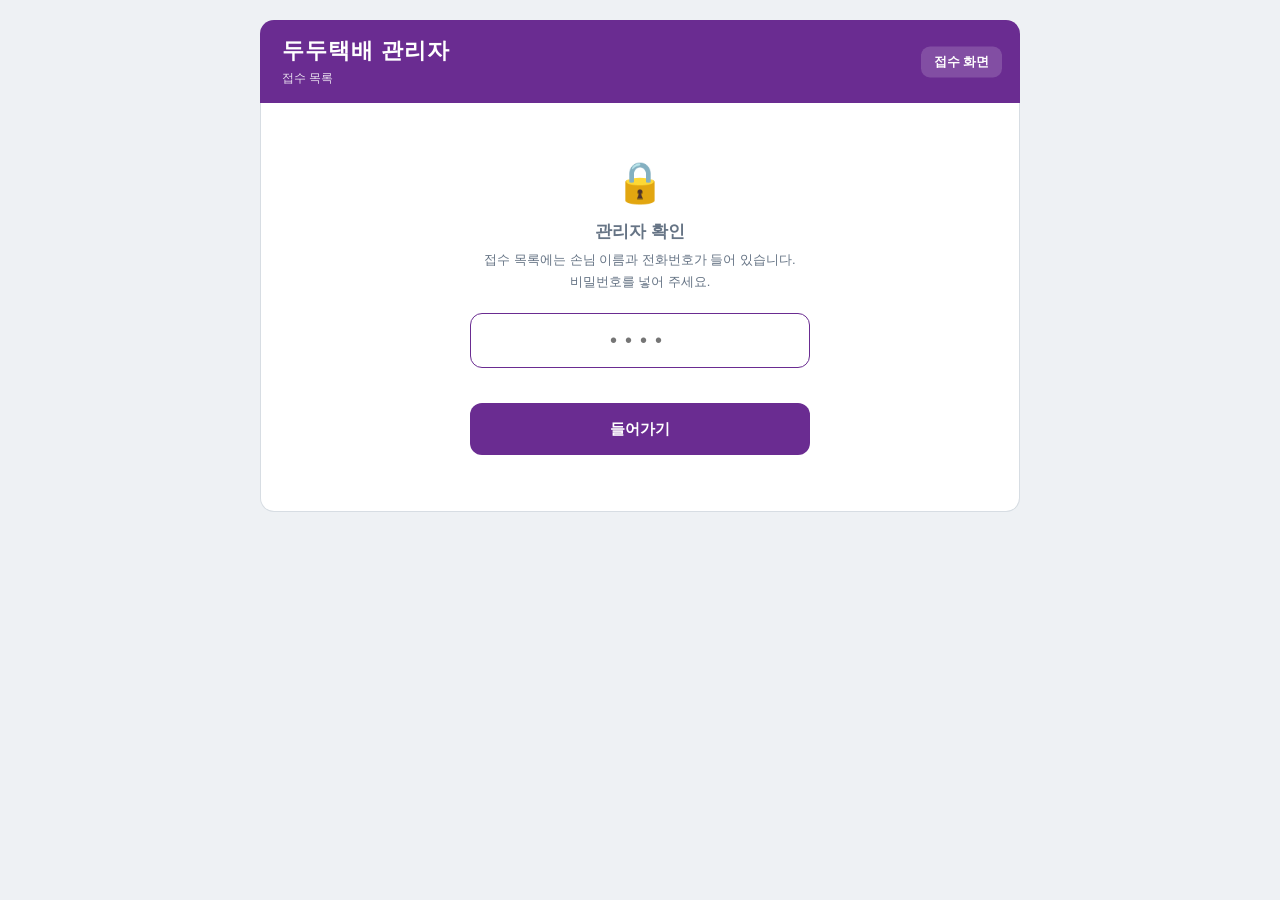
==== admin.html @ a17ceea7 "접수 목록을 관리자 페이지로 분리하고 비밀번호를 서버에서 검사" ====
<!DOCTYPE html>
<html lang="ko">
<head>
<meta charset="UTF-8">
<meta name="viewport" content="width=device-width, initial-scale=1.0">
<title>두두택배 - 관리자</title>
<!--
  두두택배 - 관리자 (접수 목록)
  =================================================
  접수 목록에는 손님 이름·전화가 들어 있어서 아무나 보면 안 된다.
  그래서 손님 화면(접수·조회)에서 떼어 여기로 옮겼다.

  비밀번호는 이 파일에 없다. 서버(api/shipments.js)가 검사한다.
  화면에 적어 두면 소스 보기로 다 보이기 때문이다.
-->
<link rel="stylesheet" href="style.css">
</head>
<body>
<div class="page">
  <div class="topbar">
    <div class="brand">두두택배 관리자</div>
    <div class="sub">접수 목록</div>
    <a class="admin-link" href="index.html">접수 화면</a>
  </div>
  <div class="panel" id="panel"></div>
</div>

<script src="calc.js"></script>
<script src="store.js"></script>
<script src="rules.js"></script>
<script>
  const $ = id => document.getElementById(id);
  const panel = $('panel');

  function lockScreen(msg) {
    panel.innerHTML =
      '<div class="lock">' +
        '<div class="ico">🔒</div>' +
        '<h3>관리자 확인</h3>' +
        '<p>접수 목록에는 손님 이름과 전화번호가 들어 있습니다.<br>비밀번호를 넣어 주세요.</p>' +
        '<input type="password" id="pw" inputmode="numeric" autocomplete="off" placeholder="••••">' +
        '<div class="err" id="pwerr">' + (msg || '') + '</div>' +
        '<button type="button" id="pwgo">들어가기</button>' +
      '</div>';
    $('pw').focus();
    $('pw').addEventListener('keydown', e => { if (e.key === 'Enter') tryPass(); });
    $('pwgo').onclick = tryPass;
  }

  async function tryPass() {
    const p = $('pw').value.trim();
    if (!p) { $('pwerr').textContent = '비밀번호를 넣어 주세요.'; return; }
    $('pwgo').textContent = '확인 중...';
    const got = await Store.adminList(p);
    $('pwgo').textContent = '들어가기';
    if (got.denied) { $('pwerr').textContent = got.error; $('pw').value = ''; $('pw').focus(); return; }
    Store.savePass(p);
    render(got);
  }

  function render(got) {
    const rows = got.rows || [];
    const priced = rows.filter(s => typeof s.price === 'number' && isFinite(s.price));
    const total = priced.reduce((sum, s) => sum + s.price, 0);
    const noPrice = rows.length - priced.length;
    const tests = rows.filter(s => s.is_test === true || s.isTest === true).length;

    const body = rows.length === 0
      ? '<tr class="empty-row"><td colspan="17">아직 접수 내역이 없습니다</td></tr>'
      : rows.map(s => '<tr>' +
          '<td>' + show(s.trackingNo) + '</td><td>' + show(s.branchName) + '</td>' +
          '<td>' + show(s.senderName) + '</td><td>' + show(s.senderPhone) + '</td>' +
          '<td>' + show(s.receiverName) + '</td><td>' + show(s.receiverPhone) + '</td>' +
          '<td>' + show(s.receiverArea) + '</td><td>' + show(s.receiverDong) + '</td>' +
          '<td>' + show(s.regionType) + '</td><td>' + show(s.category) + '</td>' +
          '<td>' + show(s.itemName) + '</td><td>' + show(s.billedWeightKg, 'kg') + '</td>' +
          '<td>' + show(s.sizeGrade) + '</td><td>' + show(s.deliveryNote) + '</td>' +
          '<td>' + show(s.payType) + '</td><td>' + formatWon(s.price) + '</td>' +
          '<td>' + show(s.etaDate) + '</td></tr>').join('');

    panel.innerHTML =
      '<div class="admin-head">' +
        '<h2 style="margin:0;font-size:16px">접수 목록</h2>' +
        '<button type="button" class="admin-out" id="out">나가기</button>' +
      '</div>' +
      '<p class="count-line">' +
        rows.length + '건 · 합계 ' + formatWon(total) +
        (noPrice ? ' (요금 없는 ' + noPrice + '건 제외)' : '') +
        (tests ? ' · 연습 ' + tests + '건' : '') +
        (got.offline ? ' · ⚠️ 서버에 못 닿아 이 브라우저 것만 보입니다' : ' · 서버에서 읽었습니다') +
      '</p>' +
      '<div class="list-section"><table><thead><tr>' +
        '<th>운송장</th><th>지점</th><th>보내는분</th><th>보내는전화</th>' +
        '<th>받는분</th><th>받는전화</th><th>지역</th><th>상세주소</th><th>권역</th>' +
        '<th>종류</th><th>물품</th><th>요금무게</th><th>등급</th><th>요청사항</th>' +
        '<th>결제</th><th>요금</th><th>도착예정</th>' +
      '</tr></thead><tbody>' + body + '</tbody></table></div>' +
      '<div class="center-actions">' +
        '<a class="btn-main" href="index.html">접수 화면</a>' +
        '<button type="button" class="btn-sub" onclick="Rules.open()">요금 규정 보기</button>' +
      '</div>';

    $('out').onclick = () => { Store.forgetPass(); lockScreen(''); };
  }

  // 아까 넣은 비밀번호가 남아 있으면 바로 들어간다 (탭을 닫으면 사라진다)
  (async () => {
    const saved = Store.getPass();
    if (!saved) return lockScreen('');
    const got = await Store.adminList(saved);
    if (got.denied) { Store.forgetPass(); return lockScreen(''); }
    render(got);
  })();
</script>
</body>
</html>
---- style.css ----
/* 두두택배 - 네 화면(접수・완료・목록・조회)이 함께 쓰는 디자인 정본.
   여기만 고치면 네 화면 생김새가 같이 바뀐다. */

:root {
    /* CU 색감 - 보라 + 라임그린 (편의점 간판 톤). 정확한 CI 값을 주시면
       이 네 줄만 바꾸면 화면 전체가 따라 바뀐다. */
    --brand: #6A2C91; --brand-dark: #4A1D6B; --accent: #8CC63F;
    --brand-soft: #f4edfa;
    --bg: #eef1f4; --card: #ffffff; --border: #d7dde3; --text: #1c2733; --muted: #667485;
    --ok-bg: #f4faea; --ok-border: #cfe8a3;
    --bad-bg: #fbeceb; --bad-border: #eab6b0; --bad-text: #c0392b;
    --warn-bg: #fff8e6; --warn-border: #f0d68a; --warn-text: #8a6d1f;
    --calc-bg: #faf7fd; --calc-border: #e0d0ee;
  }
  * { box-sizing: border-box; }
  body {
    margin: 0;
    font-family: -apple-system, BlinkMacSystemFont, "Malgun Gothic", "Apple SD Gothic Neo", sans-serif;
    background: var(--bg);
    color: var(--text);
    padding: 20px 16px 60px;
  }
  /* 위 막대와 아래 내용의 폭을 같게 둔다. 예전엔 막대 1120px / 카드 620px
   이라 위는 안 움직이고 아래만 좁아 보였다. */
.page { max-width: 760px; margin: 0 auto; }
  .topbar { background: var(--brand); color: #fff; padding: 16px 22px; border-radius: 14px 14px 0 0; }
  .topbar .brand { font-size: 22px; font-weight: 800; letter-spacing: 1px; }
  .topbar .sub { font-size: 12px; opacity: .85; margin-top: 4px; }

  .layout {
    display: grid; grid-template-columns: 1.15fr 1fr; gap: 0;
    background: var(--card); border: 1px solid var(--border); border-top: none;
    border-radius: 0 0 14px 14px; overflow: hidden; align-items: start;
  }
  .form-panel { padding: 22px; border-right: 1px solid var(--border); }
  .calc-panel { padding: 22px; background: var(--calc-bg); }
  @media (max-width: 900px) {
    .layout { grid-template-columns: 1fr; }
    .form-panel { border-right: none; border-bottom: 1px solid var(--border); }
  }

  h2 { font-size: 16px; margin: 0 0 14px; }
  h3 { font-size: 13px; color: var(--muted); margin: 18px 0 8px; }

  .field-note { font-size: 11.5px; color: var(--muted); margin: -8px 0 14px; line-height: 1.5; }
  .hint { font-size: 11.5px; color: var(--muted); margin: 6px 0 0; line-height: 1.5; }
  .auto-tag { display: inline-block; font-size: 10.5px; font-weight: 700; color: #fff; background: var(--brand); border-radius: 4px; padding: 2px 6px; vertical-align: middle; }
  .auto-box { padding: 11px 12px; border: 1px dashed var(--calc-border); border-radius: 8px; background: #eef2f7; font-size: 15px; font-weight: 800; color: var(--brand-dark); }
  .auto-box.empty { font-weight: 400; font-size: 13px; color: var(--muted); }
  .field-grid { display: grid; grid-template-columns: 1fr 1fr; gap: 0 14px; }
  .field.wide, .field.dims { grid-column: 1 / -1; }
  .field label { display: block; font-size: 13px; font-weight: 600; color: var(--muted); margin: 12px 0 6px; }
  .req { color: var(--bad-text); font-weight: 700; font-size: 11px; }
  input[type="text"], input[type="number"], select {
    width: 100%; padding: 11px 12px; border: 1px solid var(--border); border-radius: 8px;
    font-size: 15px; background: #fff; font-family: inherit;
  }
  .row3 { display: grid; grid-template-columns: 1fr 1fr 1fr; gap: 8px; }
  .inline-warning { min-height: 18px; margin-top: 6px; font-size: 12.5px; }
  .badge { display: inline-block; padding: 5px 9px; border-radius: 6px; }
  .badge.bad { background: var(--bad-bg); border: 1px solid var(--bad-border); color: var(--bad-text); }
  .badge.warn { background: var(--warn-bg); border: 1px solid var(--warn-border); color: var(--warn-text); }

  .soft-confirm { margin-top: 10px; background: var(--warn-bg); border: 1px solid var(--warn-border); border-radius: 8px; padding: 10px 12px; font-size: 12.5px; color: var(--warn-text); }
  .soft-confirm label { display: flex; align-items: center; gap: 8px; margin-top: 8px; font-weight: 700; color: var(--text); }

  .error-box { margin-top: 14px; min-height: 1px; }
  .error-title { font-size: 12.5px; font-weight: 700; color: var(--bad-text); margin-bottom: 4px; }
  .error-box ul { margin: 0; padding-left: 18px; font-size: 12.5px; color: var(--bad-text); line-height: 1.6; }

  .btn-row { display: flex; gap: 10px; margin-top: 18px; }
  .submit-btn {
    flex: 2; padding: 15px; font-size: 16px; font-weight: 800; color: #fff;
    background: var(--brand); border: none; border-radius: 10px; cursor: pointer;
  }
  .submit-btn:disabled { background: #a9b6c4; cursor: not-allowed; }
  .submit-btn:not(:disabled):active { background: var(--brand-dark); }
  .reset-btn {
    flex: 1; padding: 15px; font-size: 14px; font-weight: 700; color: var(--text);
    background: #fff; border: 1px solid var(--border); border-radius: 10px; cursor: pointer;
  }

  .calc-pending { color: var(--muted); font-size: 13px; padding: 34px 10px; text-align: center; border: 1px dashed var(--calc-border); border-radius: 10px; background: #fff; }
  .calc-step { background: #fff; border: 1px solid var(--calc-border); border-radius: 10px; padding: 10px 14px; margin-bottom: 8px; font-size: 13px; }
  .calc-step-title { font-weight: 700; color: var(--brand-dark); margin-bottom: 4px; font-size: 13px; }
  .calc-step-body { color: var(--text); line-height: 1.65; }
  .calc-step.reject { background: var(--bad-bg); border-color: var(--bad-border); }
  .calc-step.reject .calc-step-title { color: var(--bad-text); }
  .calc-step.pending-note { background: #f6f8fa; color: var(--muted); }

  table.rate-table { width: 100%; border-collapse: collapse; font-size: 11.5px; background: #fff; }
  table.rate-table th, table.rate-table td { border: 1px solid var(--border); padding: 6px 5px; text-align: center; }
  table.rate-table th { background: #eef2f6; }
  table.rate-table tr.grade-match td:first-child { background: #dbe9f7; font-weight: 700; }
  table.rate-table td.cell-match { background: var(--brand); color: #fff; font-weight: 800; }

  .receipt-section { margin-top: 18px; }
  .receipt-card { background: var(--ok-bg); border: 1px solid var(--ok-border); border-radius: 12px; padding: 18px; text-align: center; }
  .receipt-title { font-weight: 800; font-size: 15px; }
  .receipt-tno { font-size: 20px; font-weight: 800; color: var(--brand-dark); margin: 8px 0; }
  .receipt-line { font-size: 13px; margin-top: 4px; }
  .receipt-price { font-size: 24px; font-weight: 800; color: var(--brand-dark); margin: 10px 0; }

  .list-section { margin-top: 20px; }
    .list-section { overflow-x: auto; -webkit-overflow-scrolling: touch; }
  .list-section table { width: 100%; min-width: 720px; border-collapse: collapse; font-size: 11.5px; background: #fff; }
  .list-section th, .list-section td { border: 1px solid var(--border); padding: 6px 5px; text-align: left; }
  .list-section th { background: #eef2f6; }
  .empty-row td { text-align: center; color: var(--muted); padding: 14px; }

/* ── 화면 이동 막대 (네 화면 공통) ───────────────────────────── */
.nav { display: flex; gap: 2px; background: var(--brand-dark); padding: 0 10px; }
.nav a {
  padding: 11px 18px; font-size: 13.5px; font-weight: 700;
  color: rgba(255,255,255,.72); text-decoration: none; border-radius: 8px 8px 0 0;
}
.nav a:hover { color: #fff; background: rgba(255,255,255,.12); }
.nav a.on { color: var(--brand-dark); background: var(--card); }

/* ── 완료·목록·조회 화면이 쓰는 흰 판 ───────────────────────── */
.panel {
  background: var(--card); border: 1px solid var(--border); border-top: none;
  border-radius: 0 0 14px 14px; padding: 26px 22px;
}
.panel h2 { font-size: 16px; margin: 0 0 14px; }
.center-actions { display: flex; gap: 10px; justify-content: center; margin-top: 20px; }
.btn-main, .btn-sub {
  padding: 14px 26px; font-size: 15px; font-weight: 800; border-radius: 10px;
  text-decoration: none; display: inline-block; cursor: pointer; border: none;
}
.btn-main { background: var(--brand); color: #fff; }
.btn-sub { background: #fff; color: var(--text); border: 1px solid var(--border); }
.empty-state { text-align: center; color: var(--muted); padding: 44px 10px; font-size: 14px; }
.count-line { font-size: 12.5px; color: var(--muted); margin: 0 0 10px 2px; }
.receipt-card .receipt-tno { font-size: 30px; letter-spacing: 1px; }
.receipt-card .receipt-price { font-size: 34px; }

/* ══════════════════════════════════════════════════════════════
   CU 키오스크식 단계 화면 (회고 13줄 - "지역은 버튼으로 고르게")
   손가락으로 누르는 화면이라 드롭다운을 쓰지 않는다. 버튼은 최소 56px.
   ══════════════════════════════════════════════════════════════ */
.wizard { max-width: 100%; }

/* 진행 막대 */
.steps { display: flex; gap: 6px; margin-bottom: 6px; }
.steps .dot { flex: 1; height: 6px; border-radius: 3px; background: var(--border); transition: background .2s; }
.steps .dot.done { background: var(--brand); }
.steps .dot.on { background: var(--accent); }
.big-price { border-width: 2px !important; }
.step-count { font-size: 12.5px; color: var(--muted); margin: 0 0 18px; font-weight: 700; }

.step { display: none; }
.step.on { display: block; }
.step-q { font-size: 21px; font-weight: 800; margin: 0 0 6px; line-height: 1.4; }
.step-sub { font-size: 13px; color: var(--muted); margin: 0 0 18px; line-height: 1.6; }

/* 고르는 버튼 격자 */
.opt-grid { display: grid; grid-template-columns: repeat(auto-fill, minmax(102px, 1fr)); gap: 8px; }
.opt {
  min-height: 58px; padding: 10px 8px; border: 1.5px solid var(--border); border-radius: 12px;
  background: #fff; font-size: 15px; font-weight: 700; color: var(--text);
  cursor: pointer; font-family: inherit; line-height: 1.35; transition: all .12s;
}
.opt:hover { border-color: var(--brand); background: var(--brand-soft); }
.opt.on { border-color: var(--brand); background: var(--brand); color: #fff; }
.opt .opt-sub { display: block; font-size: 11px; font-weight: 600; opacity: .72; margin-top: 3px; }
.opt-label { font-size: 12.5px; font-weight: 700; color: var(--muted); margin: 18px 0 8px; }

/* 입력 줄 */
.f { margin-bottom: 16px; }
.f label { display: block; font-size: 14px; font-weight: 700; margin-bottom: 7px; }
.f input { width: 100%; padding: 15px 14px; border: 1.5px solid var(--border); border-radius: 12px; font-size: 17px; font-family: inherit; }
.f input:focus { outline: none; border-color: var(--brand); }
.f .err { min-height: 17px; font-size: 12.5px; color: var(--bad-text); margin-top: 5px; font-weight: 600; }
.f .ok { color: #1c7a3e; }
.dim3 { display: grid; grid-template-columns: 1fr 1fr 1fr; gap: 8px; }

/* 아래 버튼 */
.step-actions { display: flex; gap: 10px; margin-top: 24px; }
.step-actions button { min-height: 56px; border-radius: 12px; font-size: 16px; font-weight: 800; font-family: inherit; cursor: pointer; border: none; }
#prevBtn { flex: 1; background: #fff; color: var(--text); border: 1.5px solid var(--border); }
#nextBtn { flex: 2.2; background: var(--brand); color: #fff; }
#nextBtn:disabled { background: #b6c2cf; cursor: not-allowed; }

/* 마지막 확인 */
.sum { border: 1px solid var(--border); border-radius: 12px; overflow: hidden; }
.sum-row { display: flex; justify-content: space-between; gap: 12px; padding: 12px 14px; font-size: 14px; border-bottom: 1px solid var(--border); }
.sum-row:last-child { border-bottom: none; }
.sum-row .k { color: var(--muted); font-weight: 600; flex-shrink: 0; }
.sum-row .v { font-weight: 700; text-align: right; }
.big-price { text-align: center; padding: 22px 10px; background: var(--ok-bg); border: 1px solid var(--ok-border); border-radius: 12px; margin: 14px 0; }
.big-price .won { font-size: 40px; font-weight: 800; color: var(--brand-dark); line-height: 1.1; }
.big-price .eta { font-size: 13.5px; color: var(--muted); margin-top: 7px; }
details.why { margin-top: 12px; border: 1px solid var(--calc-border); border-radius: 10px; background: var(--calc-bg); }
details.why summary { padding: 13px 14px; cursor: pointer; font-size: 14px; font-weight: 700; color: var(--brand-dark); }
details.why .why-body { padding: 0 14px 12px; }

/* 📱 모바일 */
/* 태블릿 폭에서도 가장자리 여백을 줄인다 */
@media (max-width: 800px) {
  body { padding: 10px 10px 40px; }
  .topbar { padding: 14px 16px; }
  .topbar .brand { font-size: 20px; }
}
@media (max-width: 560px) {
  body { padding: 0 0 12px; }
  .page { max-width: 100%; }
  .topbar { border-radius: 0; }
  .panel { border-radius: 0; border-left: none; border-right: none; padding: 20px 16px 24px; }
  .nav { padding: 0; }
  .nav a { flex: 1; text-align: center; padding: 13px 4px; font-size: 12.5px; border-radius: 0; }
  .topbar { padding: 13px 16px; }
  .topbar .brand { font-size: 18px; }
  .topbar .sub { font-size: 11.5px; }
  .step-q { font-size: 19px; }
  .opt-grid { grid-template-columns: repeat(auto-fill, minmax(88px, 1fr)); }
  .dim3 { grid-template-columns: 1fr; gap: 10px; }
  .big-price .won { font-size: 34px; }
  .sum-row { font-size: 13.5px; }
}

/* ── "목록에 없어요" — 화면이 함부로 판단하지 않고 사람에게 넘기는 자리 ── */
.escape { margin-top: 14px; }
.escape button {
  width: 100%; min-height: 46px; border: 1.5px dashed var(--border); border-radius: 12px;
  background: #fff; color: var(--muted); font-size: 13.5px; font-weight: 700;
  font-family: inherit; cursor: pointer;
}
.escape button:hover { border-color: var(--brand); color: var(--brand); }
.escape-note {
  display: none; margin-top: 10px; padding: 14px; border-radius: 12px;
  background: var(--warn-bg); border: 1px solid var(--warn-border);
  font-size: 13px; line-height: 1.75; color: var(--warn-text);
}
.escape-note.on { display: block; }
.escape-note b { color: var(--text); }

/* ── 지역 찾기 ─────────────────────────────────────────── */
.search-box { position: relative; margin-bottom: 12px; }
.search-box input {
  width: 100%; padding: 14px 14px 14px 42px; border: 1.5px solid var(--border);
  border-radius: 12px; font-size: 15.5px; font-family: inherit; background: #fff;
}
.search-box input:focus { outline: none; border-color: var(--brand); }
.search-box .ico { position: absolute; left: 15px; top: 50%; transform: translateY(-50%); opacity: .45; font-size: 15px; }
.search-none {
  padding: 18px 14px; border: 1.5px dashed var(--border); border-radius: 12px;
  font-size: 13.5px; color: var(--muted); line-height: 1.8; text-align: center;
}
.search-none b { color: var(--text); }

/* ── 접기·펴기 안내 (지점 정보 등) ─────────────────────── */
details.info { margin-top: 14px; border: 1px solid var(--border); border-radius: 12px; background: #fff; }
details.info summary { padding: 13px 14px; cursor: pointer; font-size: 13.5px; font-weight: 700; color: var(--brand); }
details.info .info-body { padding: 0 14px 14px; font-size: 13px; line-height: 1.9; color: var(--muted); }
details.info table { width: 100%; border-collapse: collapse; font-size: 12.5px; }
details.info th, details.info td { padding: 7px 6px; border-bottom: 1px solid var(--border); text-align: left; }
details.info th { color: var(--muted); font-weight: 700; }

/* ── 도움말 한 줄 ──────────────────────────────────────── */
.f .tip { font-size: 12px; color: var(--muted); margin-top: 6px; line-height: 1.6; }

/* ── 진행 막대를 눌러서 단계를 오간다 ──────────────────── */
.steps .dot { cursor: default; }
.steps .dot.can { cursor: pointer; }
.steps .dot.can:hover { opacity: .7; }
.steps { margin-bottom: 8px; }

/* ── 고른 것을 확실히 보여 준다 ────────────────────────── */
.picked-line {
  margin-top: 14px; padding: 13px 14px; border-radius: 12px;
  background: var(--brand-soft); border: 1.5px solid var(--brand);
  font-size: 14px; font-weight: 700; color: var(--brand-dark);
}
.picked-line .sub { display: block; font-size: 12.5px; font-weight: 600; color: var(--muted); margin-top: 4px; }

/* ══════════════════════════════════════════════════════════════
   규정 보기 창
   ══════════════════════════════════════════════════════════════ */
.modal-back {
  display: none; position: fixed; inset: 0; z-index: 900;
  background: rgba(20, 12, 30, .55); padding: 24px 16px;
  align-items: center; justify-content: center;
}
.modal-back.on { display: flex; }
.modal {
  background: var(--card); border-radius: 18px; width: 100%; max-width: 640px;
  max-height: 88vh; display: flex; flex-direction: column; overflow: hidden;
  box-shadow: 0 18px 48px rgba(0,0,0,.28);
}
.modal-head {
  display: flex; align-items: flex-start; gap: 12px; padding: 20px 22px;
  background: var(--brand); color: #fff;
}
.modal-title { font-size: 18px; font-weight: 800; }
.modal-sub { font-size: 12.5px; opacity: .85; margin-top: 4px; line-height: 1.5; }
.modal-x {
  margin-left: auto; background: rgba(255,255,255,.16); border: none; color: #fff;
  width: 34px; height: 34px; border-radius: 10px; font-size: 15px; cursor: pointer; flex-shrink: 0;
}
.modal-x:hover { background: rgba(255,255,255,.3); }
.modal-body { overflow-y: auto; padding: 20px 22px; -webkit-overflow-scrolling: touch; }
.modal-foot { padding: 14px 22px; border-top: 1px solid var(--border); }
.modal-foot .btn-main { width: 100%; }

.rsec { margin-bottom: 26px; }
.rsec h3 { display: flex; align-items: center; gap: 9px; font-size: 15.5px; font-weight: 800; margin: 0 0 11px; color: var(--text); }
.rno {
  width: 24px; height: 24px; border-radius: 8px; background: var(--brand); color: #fff;
  font-size: 12.5px; display: inline-flex; align-items: center; justify-content: center; flex-shrink: 0;
}
.rtab { width: 100%; border-collapse: collapse; font-size: 13px; }
.rtab th, .rtab td { padding: 9px 8px; border: 1px solid var(--border); text-align: left; }
.rtab th { background: #f6f3f9; color: var(--muted); font-weight: 700; font-size: 12px; }
.rtab tr.hl td { background: #fdf6d8; }
.rtab td.hl2 { background: var(--accent); color: #23330c; font-weight: 800; }
.rbox { padding: 14px; background: var(--brand-soft); border-radius: 11px; font-size: 13.5px; line-height: 1.85; }
.rlist { margin: 0; padding-left: 20px; font-size: 13.5px; line-height: 1.95; }
.rnote { font-size: 12.5px; color: var(--muted); line-height: 1.8; margin: 9px 0 0; }
.rnote2 { font-size: 12px; color: var(--muted); }
.rask { color: var(--warn-text); font-size: 11.5px; }
.rmine { padding: 13px 15px; border-radius: 12px; background: #fdf6d8; border: 1.5px solid #e8d489; margin-bottom: 22px; }
.rmine-t { font-size: 13.5px; font-weight: 700; }
.rmine-s { font-size: 12.5px; color: var(--muted); margin-top: 4px; }
.rtno { font-size: 24px; font-weight: 800; color: var(--brand); letter-spacing: 2px; }
.rtno2 { font-size: 24px; font-weight: 800; color: var(--muted); letter-spacing: 2px; }

/* 규정 열기 단추 */
.rules-open {
  display: block; width: 100%; margin-top: 14px; min-height: 48px;
  border: 1.5px solid var(--brand); border-radius: 12px; background: #fff;
  color: var(--brand); font-size: 14px; font-weight: 800; font-family: inherit; cursor: pointer;
}
.rules-open:hover { background: var(--brand-soft); }
.rules-link {
  background: none; border: none; color: var(--brand); font-size: 12.5px; font-weight: 700;
  text-decoration: underline; cursor: pointer; font-family: inherit; padding: 0;
}

@media (max-width: 560px) {
  .modal-back { padding: 0; }
  .modal { max-width: 100%; max-height: 100vh; height: 100%; border-radius: 0; }
  .rtab { font-size: 12px; }
  .rtab th, .rtab td { padding: 7px 5px; }
}

/* ══════════════════════════════════════════════════════════════
   영수증 - 항목과 내용을 줄맞춰 찍는다. 글자를 늘어놓지 않는다.
   ══════════════════════════════════════════════════════════════ */
.receipt {
  background: #fff; border: 1px solid var(--border); border-radius: 14px;
  overflow: hidden; max-width: 420px; margin: 0 auto;
}
.receipt-top { padding: 20px 18px 16px; text-align: center; background: var(--brand-soft); border-bottom: 1px dashed var(--border); }
.receipt-ok { font-size: 14px; font-weight: 700; color: var(--brand-dark); }
.receipt-no-label { font-size: 11.5px; color: var(--muted); margin-top: 12px; letter-spacing: .5px; }
.receipt-no { font-size: 27px; font-weight: 800; color: var(--brand); letter-spacing: 2.5px; margin-top: 3px; font-variant-numeric: tabular-nums; }
.receipt-no .head { color: var(--brand-dark); }
.receipt-no-hint { font-size: 11.5px; color: var(--muted); margin-top: 6px; }

.receipt-rows { padding: 4px 18px; }
.rrow { display: flex; justify-content: space-between; gap: 14px; padding: 11px 0; border-bottom: 1px solid #f0eef3; font-size: 13.5px; }
.rrow:last-child { border-bottom: none; }
.rrow .rk { color: var(--muted); font-weight: 600; flex-shrink: 0; }
.rrow .rv { font-weight: 700; text-align: right; word-break: break-all; }
.rgroup { padding: 12px 18px 4px; font-size: 11.5px; font-weight: 800; color: var(--brand); letter-spacing: .4px; }

.receipt-total { display: flex; justify-content: space-between; align-items: baseline; padding: 16px 18px; border-top: 2px dashed var(--border); background: var(--ok-bg); }
.receipt-total .tk { font-size: 14px; font-weight: 700; }
.receipt-total .tv { font-size: 27px; font-weight: 800; color: var(--brand-dark); }
.receipt-eta { padding: 12px 18px 18px; text-align: center; font-size: 13px; background: var(--ok-bg); }
.receipt-eta b { font-size: 15px; }
.receipt-cut { height: 14px; background:
  radial-gradient(circle at 7px 0, transparent 7px, var(--card) 7px) repeat-x;
  background-size: 14px 14px; }
@media (max-width: 560px) { .receipt { max-width: 100%; } .receipt-no { font-size: 23px; letter-spacing: 1.5px; } }

/* ══════════════════════════════════════════════════════════════
   단계 이름표 (CU 키오스크 윗줄처럼 어디까지 왔는지 이름으로 보인다)
   ══════════════════════════════════════════════════════════════ */
.steptabs { display: flex; gap: 3px; margin: 0 0 16px; overflow-x: auto; -webkit-overflow-scrolling: touch; }
.steptabs .st {
  flex: 1 0 auto; min-width: 62px; padding: 9px 8px; text-align: center;
  font-size: 11.5px; font-weight: 700; color: var(--muted);
  background: #f2eef6; border-radius: 8px; white-space: nowrap; cursor: default;
}
.steptabs .st.can { cursor: pointer; }
.steptabs .st.can:hover { background: var(--brand-soft); color: var(--brand); }
.steptabs .st.done { background: var(--brand-soft); color: var(--brand); }
.steptabs .st.on { background: var(--brand); color: #fff; }
.steptabs .st .n { display: block; font-size: 10px; opacity: .75; margin-bottom: 2px; }

/* 물품 종류 큰 버튼 */
.cat-grid { display: grid; grid-template-columns: repeat(auto-fill, minmax(104px, 1fr)); gap: 9px; }
.cat {
  min-height: 92px; padding: 14px 8px; border: 1.5px solid var(--border); border-radius: 14px;
  background: #fff; font-family: inherit; cursor: pointer; transition: all .12s;
  display: flex; flex-direction: column; align-items: center; justify-content: center; gap: 7px;
}
.cat .ci { font-size: 26px; line-height: 1; }
.cat .cn { font-size: 13.5px; font-weight: 700; color: var(--text); }
.cat:hover { border-color: var(--brand); background: var(--brand-soft); }
.cat.on { border-color: var(--brand); background: var(--brand); }
.cat.on .cn { color: #fff; }

/* 보낼 수 없는 물건 안내 (CU 이용불가상품 자리) */
.cantsend { margin-top: 16px; padding: 14px 15px; border: 1px solid var(--border); border-radius: 12px; background: #fbfafc; }
.cantsend h4 { margin: 0 0 8px; font-size: 12.5px; font-weight: 800; color: var(--bad-text); }
.cantsend ul { margin: 0; padding-left: 17px; font-size: 12.5px; line-height: 1.85; color: var(--muted); }
@media (max-width: 560px) {
  .cat-grid { grid-template-columns: repeat(auto-fill, minmax(92px, 1fr)); }
  .steptabs .st { min-width: 56px; font-size: 10.5px; padding: 8px 5px; }
}

/* ══════════════════════════════════════════════════════════════
   운송장 (스티커로 뽑아 상자에 붙이는 것)
   실제 송장처럼 굵은 테두리 + 칸 나눔. 흑백으로 뽑아도 읽히게
   색이 아니라 선과 굵기로 구분한다.
   ══════════════════════════════════════════════════════════════ */
.waybill {
  border: 2.5px solid #111; border-radius: 4px; background: #fff; max-width: 460px;
  margin: 0 auto; font-family: -apple-system, BlinkMacSystemFont, "Malgun Gothic", sans-serif;
  overflow: hidden;
}
.wb-top { display: flex; align-items: center; border-bottom: 2.5px solid #111; }
.wb-logo { padding: 9px 12px; font-weight: 800; font-size: 14px; letter-spacing: .5px; border-right: 2px solid #111; white-space: nowrap; }
.wb-grade { flex: 1; text-align: center; font-size: 17px; font-weight: 800; letter-spacing: 3px; }
.wb-region { padding: 9px 12px; font-size: 13px; font-weight: 800; border-left: 2px solid #111; white-space: nowrap; }

.wb-no { text-align: center; padding: 13px 8px 11px; border-bottom: 2px dashed #111; }
.wb-no .lbl { font-size: 10.5px; letter-spacing: 2px; color: #555; }
.wb-no .num { font-size: 31px; font-weight: 800; letter-spacing: 4px; font-variant-numeric: tabular-nums; margin-top: 2px; }
.wb-no .num .h { color: #6A2C91; }
.wb-bars { display: flex; gap: 2px; justify-content: center; height: 34px; margin-top: 8px; padding: 0 14px; }
.wb-bars i { display: block; background: #111; height: 100%; }

.wb-party { display: flex; border-bottom: 1.5px solid #111; }
.wb-party:last-of-type { border-bottom: 2.5px solid #111; }
.wb-tag { width: 46px; flex-shrink: 0; border-right: 1.5px solid #111; display: flex; align-items: center; justify-content: center; font-size: 12.5px; font-weight: 800; writing-mode: vertical-rl; letter-spacing: 3px; padding: 10px 0; }
.wb-tag.to { background: #111; color: #fff; }
.wb-body { flex: 1; padding: 10px 12px; }
.wb-name { font-size: 17px; font-weight: 800; }
.wb-line { font-size: 12.5px; margin-top: 3px; color: #333; line-height: 1.55; }
.wb-line b { font-weight: 700; }

.wb-goods { display: flex; }
.wb-cell { flex: 1; padding: 9px 10px; border-right: 1.5px solid #111; }
.wb-cell:last-child { border-right: none; }
.wb-cell .ck { font-size: 10px; color: #666; }
.wb-cell .cv { font-size: 13.5px; font-weight: 800; margin-top: 2px; }
.wb-pay { display: flex; align-items: center; border-top: 2.5px solid #111; }
.wb-pay .pk { padding: 11px 12px; font-size: 12px; font-weight: 700; border-right: 1.5px solid #111; }
.wb-pay .pv { flex: 1; text-align: right; padding: 11px 14px; font-size: 22px; font-weight: 800; }
.wb-foot { padding: 8px 12px; border-top: 1.5px dashed #111; font-size: 11px; color: #444; text-align: center; line-height: 1.6; }

.wb-actions { display: flex; gap: 9px; margin-top: 18px; }
.wb-actions > * { flex: 1; min-height: 52px; border-radius: 12px; font-size: 14px; font-weight: 800;
  font-family: inherit; cursor: pointer; display: flex; align-items: center; justify-content: center;
  text-decoration: none; text-align: center; line-height: 1.35; }
.wb-print { background: var(--brand); color: #fff; border: none; }
.wb-again { background: #fff; color: var(--text); border: 1.5px solid var(--border); }
.wb-end { background: var(--accent); color: #23330c; border: none; }
@media (max-width: 560px) {
  .waybill { max-width: 100%; }
  .wb-no .num { font-size: 25px; letter-spacing: 2px; }
  .wb-actions { flex-direction: column; }
}
@media print {
  body { padding: 0; background: #fff; }
  .topbar, .nav, .wb-actions, .rules-open, .center-actions, .modal-back { display: none !important; }
  .panel { border: none; padding: 0; }
  .waybill { max-width: 100%; }
}

/* ══════════════════════════════════════════════════════════════
   CU 초록 되살리기
   스크린샷을 보면 하단 이동 버튼(메인화면·이전화면)이 초록이고,
   보내는 사람은 보라 뱃지 / 받는 사람은 초록 뱃지로 갈라 놓았다.
   ══════════════════════════════════════════════════════════════ */
:root { --cu-green: #4CAF50; --cu-green-dark: #2E7D32; --cu-green-soft: #edf7ee; }
#prevBtn { background: var(--cu-green); color: #fff; border: none; }
#prevBtn:hover { background: var(--cu-green-dark); }
.steptabs .st.done { background: var(--cu-green-soft); color: var(--cu-green-dark); }
.btn-sub { border-color: var(--cu-green); color: var(--cu-green-dark); }
.wb-again { background: var(--cu-green); color: #fff; border: none; }

/* 사람 뱃지 - 보내는 분 보라 / 받는 분 초록 */
.who { display: flex; gap: 11px; align-items: flex-start; padding: 13px 0; border-bottom: 1px solid #f0eef3; }
.who:last-child { border-bottom: none; }
.who-tag { width: 62px; flex-shrink: 0; padding: 9px 6px; border-radius: 9px; text-align: center;
  font-size: 12px; font-weight: 800; color: #fff; line-height: 1.35; }
.who-tag.from { background: var(--brand); }
.who-tag.to { background: var(--cu-green); }
.who-body { flex: 1; }
.who-name { font-size: 15px; font-weight: 800; }
.who-line { font-size: 12.5px; color: var(--muted); margin-top: 3px; line-height: 1.6; }

/* ── 저울 ─────────────────────────────────────────────────── */
.scale { border: 1.5px solid var(--border); border-radius: 14px; padding: 18px 16px; background: #fff; }
.scale-head { display: flex; align-items: baseline; justify-content: space-between; margin-bottom: 12px; }
.scale-title { font-size: 12.5px; font-weight: 700; color: var(--muted); }
.scale-read { font-size: 30px; font-weight: 800; color: var(--brand-dark); font-variant-numeric: tabular-nums; }
.scale-read .u { font-size: 15px; color: var(--muted); margin-left: 3px; }
.scale-bar { height: 22px; border-radius: 11px; background: #eee9f0; overflow: hidden; position: relative; }
.scale-fill { height: 100%; width: 0; border-radius: 11px; transition: width .28s ease, background .28s; background: var(--cu-green); }
.scale-fill.g2 { background: #7CB342; }
.scale-fill.g3 { background: #F9A825; }
.scale-fill.g4 { background: #EF6C00; }
.scale-fill.over { background: var(--bad-text); }
.scale-marks { display: flex; justify-content: space-between; margin-top: 7px; font-size: 10.5px; color: var(--muted); }
.scale-grade { margin-top: 12px; padding: 11px 13px; border-radius: 11px; background: var(--brand-soft);
  font-size: 13.5px; font-weight: 700; color: var(--brand-dark); text-align: center; }
.scale-grade.over { background: var(--bad-bg); color: var(--bad-text); }

/* ── 결제 방법 ────────────────────────────────────────────── */
.pay-grid { display: grid; grid-template-columns: 1fr 1fr; gap: 11px; }
.pay { min-height: 108px; border: 2px solid var(--border); border-radius: 15px; background: #fff;
  font-family: inherit; cursor: pointer; display: flex; flex-direction: column; align-items: center;
  justify-content: center; gap: 7px; padding: 14px 10px; transition: all .12s; }
.pay .pi { font-size: 27px; }
.pay .pn { font-size: 16px; font-weight: 800; }
.pay .pw { font-size: 11.5px; color: var(--muted); text-align: center; line-height: 1.45; }
.pay:hover { border-color: var(--brand); }
.pay.on { border-color: var(--brand); background: var(--brand); }
.pay.on .pn, .pay.on .pw { color: #fff; }
.pay.on .pw { opacity: .85; }

/* ── 포장 유의 · 면책 동의 ───────────────────────────────── */
.packbox { margin-top: 15px; border: 1.5px solid var(--warn-border); border-radius: 13px;
  background: var(--warn-bg); padding: 14px 15px; }
.packbox h4 { margin: 0 0 8px; font-size: 13px; font-weight: 800; color: var(--warn-text); }
.packbox ul { margin: 0 0 12px; padding-left: 17px; font-size: 12.5px; line-height: 1.85; color: #6b5518; }
.agree { display: flex; align-items: flex-start; gap: 9px; padding-top: 11px; border-top: 1px solid var(--warn-border);
  font-size: 12.5px; font-weight: 700; color: var(--text); cursor: pointer; line-height: 1.6; }
.agree input { width: 19px; height: 19px; flex-shrink: 0; margin-top: 1px; accent-color: var(--brand); }
@media (max-width: 560px) { .pay-grid { grid-template-columns: 1fr; } .scale-read { font-size: 25px; } }

/* ══════════════════════════════════════════════════════════════
   260807 눌러 보고 고친 것들
   ══════════════════════════════════════════════════════════════ */

/* 1. 물품 종류를 4개씩 두 줄로 (6+2 로 갈리면 허전하다) */
.cat-grid { grid-template-columns: repeat(4, 1fr); }
@media (max-width: 640px) { .cat-grid { grid-template-columns: repeat(2, 1fr); } }

/* 2. 운송장 물품 칸 두 줄 사이에 선 */
.wb-goods + .wb-goods { border-top: 1.5px solid #111; }

/* 3. 접수 목록 - 글자가 세로로 쪼개지지 않게. 좁으면 옆으로 민다 */
.list-section table { min-width: 1180px; }
.list-section th, .list-section td { white-space: nowrap; }
.list-section td:nth-child(8) { max-width: 140px; overflow: hidden; text-overflow: ellipsis; }

/* 5. 저울을 진짜 저울처럼 */
.scale { padding: 0; border: none; background: none; }
.scale-plate {
  height: 26px; margin: 0 26px; border-radius: 9px 9px 0 0;
  background: linear-gradient(180deg, #d8d3de 0%, #b9b2c2 100%);
  border: 1.5px solid #a49bb0; border-bottom: none;
  display: flex; align-items: center; justify-content: center;
  font-size: 13px; color: #6b6377; font-weight: 700; letter-spacing: 4px;
}
.scale-body {
  border: 1.5px solid var(--border); border-radius: 16px; background: #f7f5f9;
  padding: 16px 16px 14px; box-shadow: inset 0 2px 0 #fff;
}
.scale-lcd {
  background: #14181a; border-radius: 10px; padding: 14px 16px; text-align: right;
  font-family: "SF Mono", "Menlo", "Consolas", monospace; position: relative;
  border: 2px solid #2c3236;
}
.scale-lcd .digits { font-size: 40px; font-weight: 700; color: #7dfa8d; letter-spacing: 2px; line-height: 1; text-shadow: 0 0 12px rgba(125,250,141,.45); }
.scale-lcd .u { font-size: 17px; color: #4e9c58; margin-left: 7px; }
.scale-lcd .led { position: absolute; left: 14px; top: 50%; transform: translateY(-50%); text-align: left; }
.scale-lcd .led i { display: block; width: 8px; height: 8px; border-radius: 50%; background: #2c3236; margin-bottom: 5px; }
.scale-lcd .led i.on { background: #7dfa8d; box-shadow: 0 0 7px #7dfa8d; }
.scale-lcd .led span { font-size: 8.5px; color: #4e9c58; letter-spacing: .5px; }
.scale-bar { margin-top: 13px; }
.scale-foot { display: flex; align-items: center; gap: 9px; margin-top: 11px; font-size: 11.5px; color: var(--muted); }
.scale-foot .dot { width: 8px; height: 8px; border-radius: 50%; background: var(--cu-green); flex-shrink: 0; }
@media (max-width: 560px) { .scale-lcd .digits { font-size: 32px; } }

/* ── 관리자 들어가는 문 (오른쪽 위) ───────────────────────── */
.topbar { position: relative; }
.admin-link {
  position: absolute; right: 18px; top: 50%; transform: translateY(-50%);
  padding: 7px 13px; border-radius: 9px; background: rgba(255,255,255,.16);
  color: #fff; text-decoration: none; font-size: 12.5px; font-weight: 700;
}
.admin-link:hover { background: rgba(255,255,255,.3); }
@media (max-width: 560px) { .admin-link { right: 12px; padding: 6px 10px; font-size: 11.5px; } }

/* ── 비밀번호 묻는 칸 ─────────────────────────────────────── */
.lock { max-width: 340px; margin: 30px auto; text-align: center; }
.lock .ico { font-size: 40px; }
.lock h3 { font-size: 17px; font-weight: 800; margin: 14px 0 6px; }
.lock p { font-size: 13px; color: var(--muted); margin: 0 0 20px; line-height: 1.7; }
.lock input {
  width: 100%; padding: 15px; border: 1.5px solid var(--border); border-radius: 12px;
  font-size: 20px; text-align: center; letter-spacing: 8px; font-family: inherit;
}
.lock input:focus { outline: none; border-color: var(--brand); }
.lock .err { min-height: 20px; font-size: 13px; color: var(--bad-text); font-weight: 700; margin-top: 9px; }
.lock button { width: 100%; min-height: 52px; margin-top: 6px; border: none; border-radius: 12px;
  background: var(--brand); color: #fff; font-size: 15px; font-weight: 800; font-family: inherit; cursor: pointer; }
.admin-head { display: flex; align-items: center; justify-content: space-between; gap: 12px; margin-bottom: 14px; }
.admin-out { background: none; border: 1.5px solid var(--border); border-radius: 9px; padding: 7px 13px;
  font-size: 12.5px; font-weight: 700; color: var(--muted); cursor: pointer; font-family: inherit; }
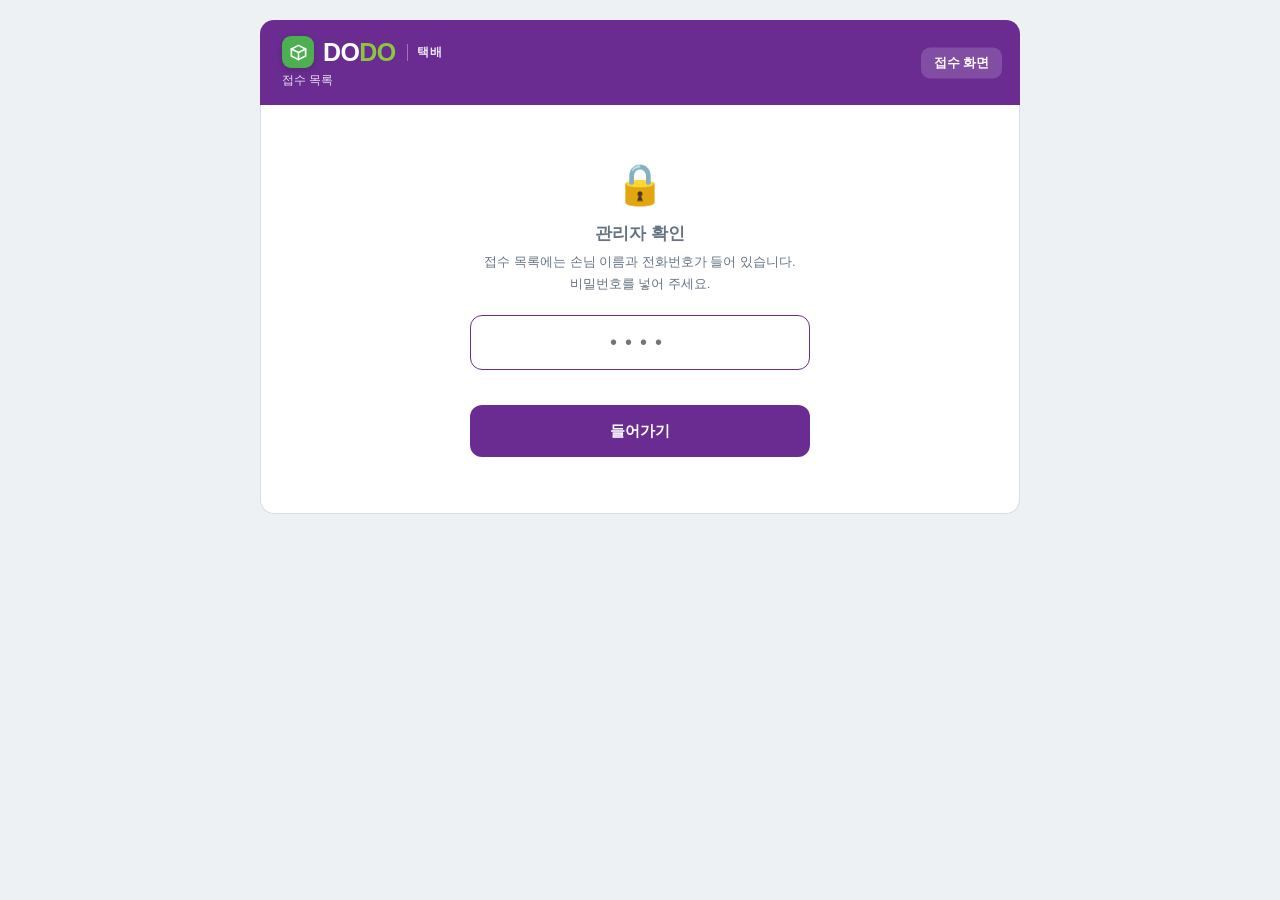
==== commit aa6a6206: "DODO 로고 추가" ====
--- a/admin.html
+++ b/admin.html
@@ -18,7 +18,17 @@
 <body>
 <div class="page">
   <div class="topbar">
-    <div class="brand">두두택배 관리자</div>
+    <a class="logo" href="index.html">
+      <span class="logo-mark" aria-hidden="true">
+        <svg viewBox="0 0 24 24" width="19" height="19" fill="none"
+             stroke="currentColor" stroke-width="2.1" stroke-linejoin="round" stroke-linecap="round">
+          <path d="M3 7.5 12 3l9 4.5v9L12 21 3 16.5z"/>
+          <path d="M3 7.5 12 12l9-4.5M12 12v9"/>
+        </svg>
+      </span>
+      <span class="logo-word">DO<b>DO</b></span>
+      <span class="logo-sub">택배</span>
+    </a>
     <div class="sub">접수 목록</div>
     <a class="admin-link" href="index.html">접수 화면</a>
   </div>
--- a/style.css
+++ b/style.css
@@ -606,3 +606,42 @@
 .admin-head { display: flex; align-items: center; justify-content: space-between; gap: 12px; margin-bottom: 14px; }
 .admin-out { background: none; border: 1.5px solid var(--border); border-radius: 9px; padding: 7px 13px;
   font-size: 12.5px; font-weight: 700; color: var(--muted); cursor: pointer; font-family: inherit; }
+
+/* 버튼 안 글자가 낱말 중간에서 잘리지 않게 (경비실에 맡기/기 처럼) */
+.opt, .cat .cn, .pay .pn, .pay .pw { word-break: keep-all; overflow-wrap: break-word; }
+#noteGrid { grid-template-columns: repeat(auto-fill, minmax(118px, 1fr)); }
+
+/* 면책 동의 문구가 낱말 중간에서 안 끊기게 */
+.agree { align-items: center; }
+.agree span { word-break: keep-all; overflow-wrap: break-word; line-height: 1.75; }
+
+/* ══════════════════════════════════════════════════════════════
+   DODO 로고
+   CU 간판처럼 두 톤으로 간다 - 앞 DO 는 흰색, 뒤 DO 는 라임 초록.
+   글꼴 파일을 받지 않고 굵기·자간·네모 마크만으로 만든다
+   (CLAUDE.md "빌드 도구 없음" - 바깥에서 받아오는 것을 늘리지 않는다).
+   ══════════════════════════════════════════════════════════════ */
+.logo { display: inline-flex; align-items: center; gap: 9px; text-decoration: none; }
+.logo-mark {
+  width: 32px; height: 32px; border-radius: 9px; flex-shrink: 0;
+  background: var(--cu-green); color: #fff;
+  display: flex; align-items: center; justify-content: center;
+  box-shadow: 0 2px 6px rgba(0,0,0,.18);
+}
+.logo-mark svg { display: block; }
+.logo-word {
+  font-size: 25px; font-weight: 900; letter-spacing: -.6px; color: #fff; line-height: 1;
+  font-family: "Helvetica Neue", Arial, sans-serif;
+}
+.logo-word b { color: var(--accent); font-weight: 900; }
+.logo-word .dot { color: var(--accent); }
+.logo-sub {
+  font-size: 12px; font-weight: 800; color: rgba(255,255,255,.9);
+  border-left: 1px solid rgba(255,255,255,.35); padding-left: 9px; margin-left: 2px;
+  letter-spacing: 1px;
+}
+@media (max-width: 560px) {
+  .logo-word { font-size: 21px; }
+  .logo-mark { width: 28px; height: 28px; border-radius: 8px; }
+  .logo-sub { font-size: 11px; padding-left: 7px; }
+}
